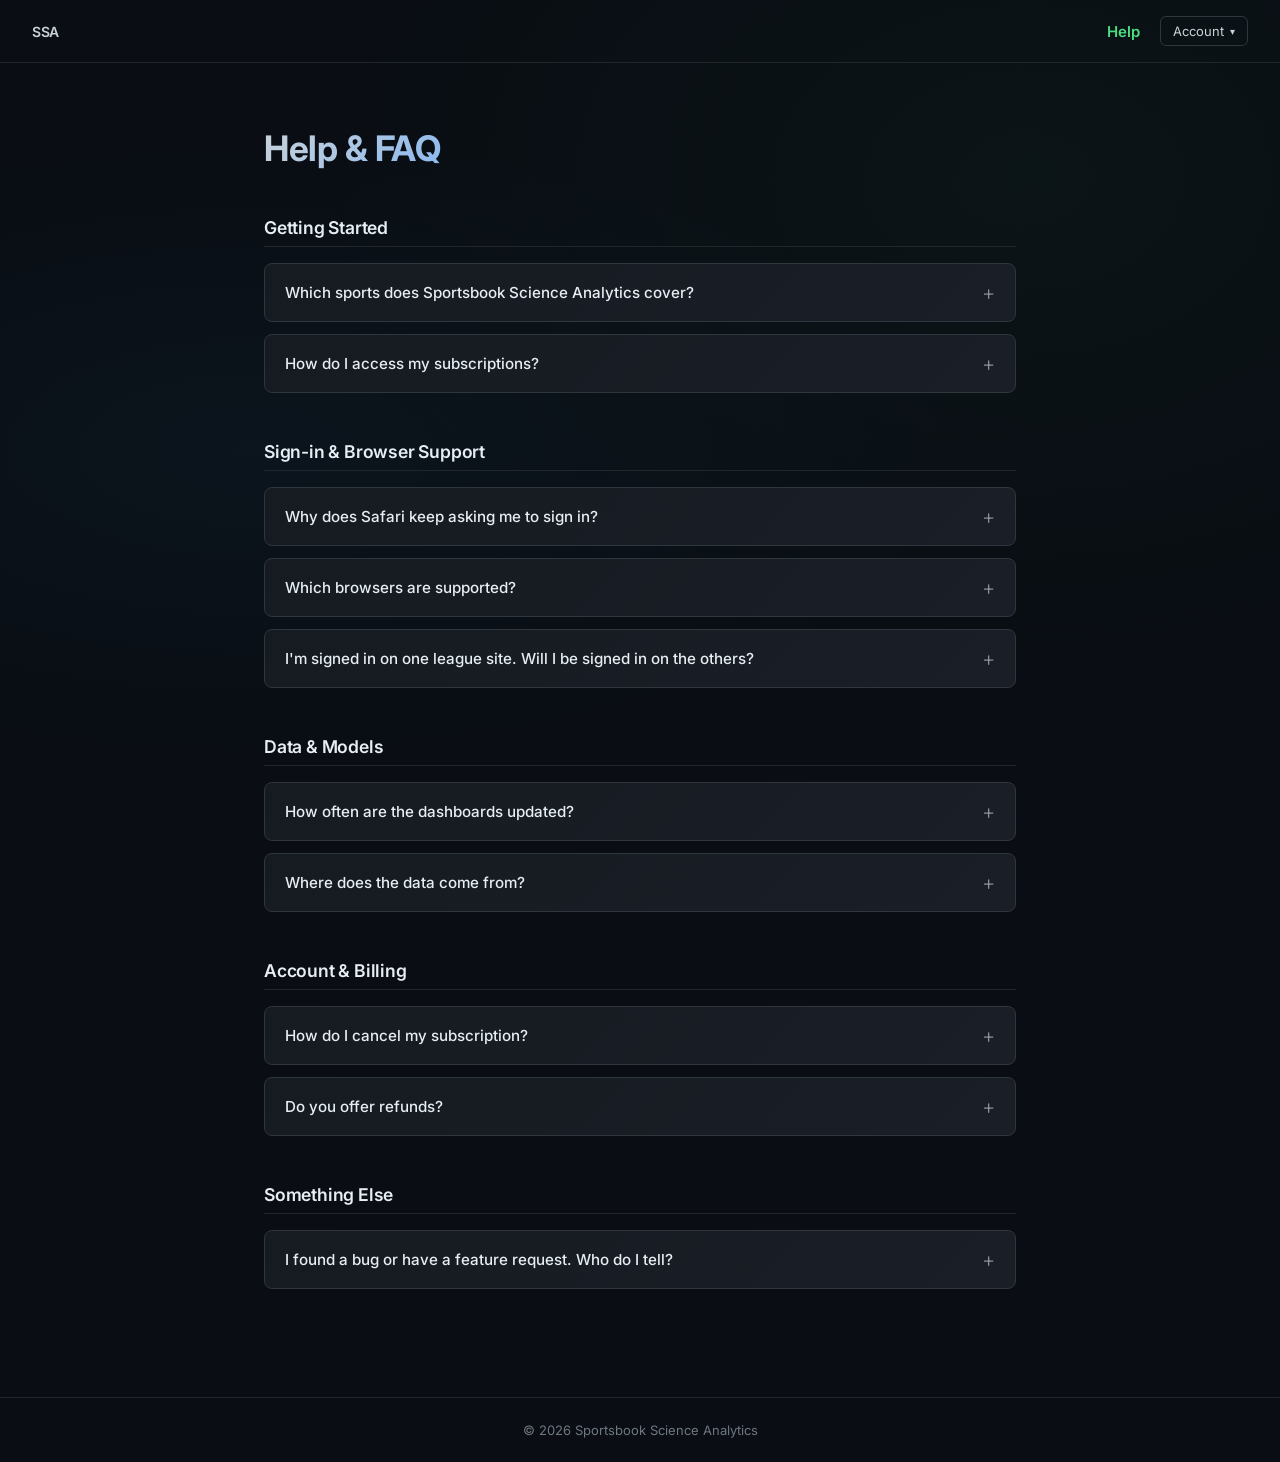
==== help/index.html @ f601ab25 "feat: add Help page + nav-right (Help + Account stub) to homepage * New static page at /help with FA" ====
<!DOCTYPE html>
<html lang="en">
<head>
    <meta charset="UTF-8">
    <meta name="viewport" content="width=device-width, initial-scale=1.0">
    <meta name="robots" content="index, follow">
    <meta name="description" content="Help and FAQ for Sportsbook Science Analytics — answers to common questions about subscriptions, sign-in, supported sports, and supported browsers.">
    <title>Help — Sportsbook Science Analytics</title>
    <link rel="preconnect" href="https://fonts.googleapis.com">
    <link href="https://fonts.googleapis.com/css2?family=Inter:wght@300;400;500;600;700&display=swap" rel="stylesheet">
    <style>
        * { margin: 0; padding: 0; box-sizing: border-box; }
        body {
            font-family: 'Inter', -apple-system, BlinkMacSystemFont, sans-serif;
            background: #0a0e14;
            color: #c9d1d9;
            min-height: 100vh;
        }
        body::before {
            content: '';
            position: fixed;
            top: 0; left: 0; right: 0; bottom: 0;
            background:
                radial-gradient(ellipse at 20% 50%, rgba(56, 189, 248, 0.04) 0%, transparent 50%),
                radial-gradient(ellipse at 80% 20%, rgba(74, 222, 128, 0.03) 0%, transparent 50%);
            z-index: -1;
        }

        /* Top bar with brand + nav-right (Help + Account) */
        .top-bar {
            display: flex;
            align-items: center;
            justify-content: space-between;
            padding: 16px 32px;
            border-bottom: 1px solid #21262d;
        }
        .brand {
            font-size: 14px;
            font-weight: 600;
            color: #c9d1d9;
            letter-spacing: -0.3px;
            text-decoration: none;
        }
        .nav-right {
            display: flex;
            align-items: center;
            gap: 20px;
        }
        .nav-right a {
            color: #8b949e;
            text-decoration: none;
            font-size: 13px;
            font-weight: 500;
        }
        .nav-right a.active { color: #4ade80; font-size: 15px; font-weight: 600; }
        .nav-right a:hover { color: #c9d1d9; }
        .account-stub {
            position: relative;
        }
        .account-stub button {
            background: transparent;
            border: 1px solid #30363d;
            color: #c9d1d9;
            font: inherit;
            font-size: 13px;
            padding: 6px 12px;
            border-radius: 6px;
            cursor: pointer;
            display: flex;
            align-items: center;
            gap: 6px;
        }
        .account-stub button:hover { border-color: #4ade80; }
        .account-stub-menu {
            display: none;
            position: absolute;
            right: 0;
            top: calc(100% + 6px);
            background: #161b22;
            border: 1px solid #30363d;
            border-radius: 8px;
            min-width: 240px;
            padding: 8px 0;
            box-shadow: 0 8px 30px rgba(0, 0, 0, 0.4);
            z-index: 100;
        }
        .account-stub-menu.open { display: block; }
        .account-stub-menu .item {
            padding: 8px 16px;
            font-size: 13px;
            color: #8b949e;
            display: flex;
            justify-content: space-between;
            gap: 12px;
        }
        .account-stub-menu .item.header {
            color: #c9d1d9;
            font-weight: 600;
            border-bottom: 1px solid #21262d;
            padding-bottom: 12px;
            margin-bottom: 4px;
        }
        .account-stub-menu .item .badge {
            font-size: 11px;
            color: #6e7681;
            background: #21262d;
            padding: 2px 8px;
            border-radius: 4px;
            font-weight: 500;
        }

        main { max-width: 800px; margin: 0 auto; padding: 64px 24px 96px; }
        h1 {
            font-size: 2.2rem;
            font-weight: 700;
            letter-spacing: -0.5px;
            background: linear-gradient(135deg, #c9d1d9 0%, #58a6ff 50%, #4ade80 100%);
            -webkit-background-clip: text;
            -webkit-text-fill-color: transparent;
            background-clip: text;
            margin-bottom: 32px;
        }
        h2 {
            font-size: 1.1rem;
            font-weight: 600;
            color: #e6edf3;
            margin: 48px 0 16px;
            padding-bottom: 8px;
            border-bottom: 1px solid #21262d;
            letter-spacing: -0.2px;
        }
        details {
            border: 1px solid #30363d;
            border-radius: 8px;
            background: linear-gradient(135deg, #161b22 0%, #1a1f27 100%);
            margin-bottom: 12px;
            transition: border-color 0.2s;
        }
        details:hover { border-color: #58a6ff; }
        details[open] { border-color: #4ade80; }
        summary {
            cursor: pointer;
            padding: 16px 20px;
            font-weight: 500;
            color: #e6edf3;
            font-size: 0.95rem;
            list-style: none;
            display: flex;
            justify-content: space-between;
            align-items: center;
        }
        summary::-webkit-details-marker { display: none; }
        summary::after {
            content: '+';
            color: #8b949e;
            font-size: 1.3rem;
            font-weight: 300;
            transition: transform 0.2s;
        }
        details[open] summary::after { content: '−'; }
        details .body {
            padding: 0 20px 20px;
            color: #8b949e;
            font-size: 0.9rem;
            line-height: 1.6;
        }
        details .body code {
            background: #21262d;
            padding: 1px 6px;
            border-radius: 4px;
            font-size: 0.85em;
            color: #d2a8ff;
        }
        details .body a { color: #58a6ff; }
        details .body p + p { margin-top: 10px; }
        details .body ul { margin: 10px 0 0 24px; }
        details .body ul li { margin-bottom: 4px; }

        footer {
            text-align: center;
            padding: 24px;
            color: #6e7681;
            font-size: 13px;
            border-top: 1px solid #21262d;
        }
    </style>
</head>
<body>
    <div class="top-bar">
        <a href="https://sportsbookscienceanalytics.com" class="brand">SSA</a>
        <div class="nav-right">
            <a href="https://sportsbookscienceanalytics.com/help" class="active">Help</a>
            <div class="account-stub">
                <button id="account-btn" aria-haspopup="true" aria-expanded="false">
                    <span>Account</span>
                    <span style="font-size: 10px;">▾</span>
                </button>
                <div class="account-stub-menu" id="account-menu">
                    <div class="item header">Account features launching with paid products</div>
                    <div class="item">Active subscriptions <span class="badge">soon</span></div>
                    <div class="item">Settings <span class="badge">soon</span></div>
                    <div class="item">Sign in <span class="badge">soon</span></div>
                </div>
            </div>
        </div>
    </div>

    <main>
        <h1>Help &amp; FAQ</h1>

        <h2>Getting Started</h2>

        <details>
            <summary>Which sports does Sportsbook Science Analytics cover?</summary>
            <div class="body">
                <p>Six leagues each have their own subdomain — Golf, CFL, NFL, NBA, NHL, and NCAA Football. Golf and NFL have live dashboards today; CFL, NBA, NHL, and NCAAF are placeholders while the customer-facing products are built.</p>
                <p>The home page at <a href="https://sportsbookscienceanalytics.com">sportsbookscienceanalytics.com</a> lists every league with its current status.</p>
            </div>
        </details>

        <details>
            <summary>How do I access my subscriptions?</summary>
            <div class="body">
                <p>Account management and subscription handling are launching alongside the first paid product. For now the Account button in the nav bar is a placeholder.</p>
                <p>If you already have access to one of the live dashboards through another channel, sign in via the Google prompt that appears when you first visit that league's site.</p>
            </div>
        </details>

        <h2>Sign-in &amp; Browser Support</h2>

        <details>
            <summary>Why does Safari keep asking me to sign in?</summary>
            <div class="body">
                <p>Safari's <strong>Prevent Cross-Site Tracking</strong> setting (Settings → Safari → Privacy) treats subdomain iframes as third-party in its most aggressive Intelligent Tracking Prevention (ITP) mode. SSA's single sign-on relies on a small iframe handshake between each league subdomain and a shared auth subdomain — when ITP blocks that, Safari can't see your active session and prompts you to sign in again.</p>
                <p>Workarounds, in order of preference:</p>
                <ul>
                    <li>Use Chrome, Edge, Firefox, or Safari with default privacy settings — all four work without any configuration changes.</li>
                    <li>In Safari, add <code>sportsbookscienceanalytics.com</code> to the <strong>Allow Cross-Site Tracking</strong> exception list (Settings → Safari → Advanced → Website Tracking).</li>
                    <li>Turn off Prevent Cross-Site Tracking entirely. Most aggressive privacy users prefer to leave this on — that's a fine choice; the cost is just one extra sign-in per league site per session.</li>
                </ul>
                <p>This is a known limitation of Firebase Authentication on Safari ITP, not specific to SSA.</p>
            </div>
        </details>

        <details>
            <summary>Which browsers are supported?</summary>
            <div class="body">
                <p>Current desktop versions of Chrome, Edge, Firefox, and Safari are all supported. Mobile Chrome and Safari on iOS work as well. SSA is built with progressive enhancement — older browsers will see the dashboard but may not get the smoothest cross-league sign-in experience.</p>
            </div>
        </details>

        <details>
            <summary>I'm signed in on one league site. Will I be signed in on the others?</summary>
            <div class="body">
                <p>Yes. Sign in once on any league site (e.g. <code>nfl.sportsbookscienceanalytics.com</code>) and you'll be signed in automatically when you visit the others (Golf, CFL, NBA, NHL, NCAAF). The handshake happens in the background — you shouldn't see a sign-in prompt again until your session expires (typically several days).</p>
                <p>If you do see a sign-in prompt on a second league site, see the Safari question above.</p>
            </div>
        </details>

        <h2>Data &amp; Models</h2>

        <details>
            <summary>How often are the dashboards updated?</summary>
            <div class="body">
                <p>Refresh cadence varies by league:</p>
                <ul>
                    <li><strong>Golf</strong> — every 3 hours during tournament weeks.</li>
                    <li><strong>NFL Mock Draft Tracker</strong> — once daily during draft season.</li>
                    <li><strong>CFL, NBA, NHL, NCAAF</strong> — refresh schedule will be published alongside each customer-facing product launch.</li>
                </ul>
            </div>
        </details>

        <details>
            <summary>Where does the data come from?</summary>
            <div class="body">
                <p>Each league has its own source: DataGolf for Golf, CFL.ca for CFL, a mix of public mock-draft sites for NFL, and similar public/aggregator feeds for the upcoming leagues. Specific source attribution is shown in each dashboard's footer when applicable.</p>
            </div>
        </details>

        <h2>Account &amp; Billing</h2>

        <details>
            <summary>How do I cancel my subscription?</summary>
            <div class="body">
                <p>Subscription management is launching with the first paid product. Once available, you'll be able to cancel anytime from the Account menu in the nav bar. No phone calls, no retention scripts.</p>
            </div>
        </details>

        <details>
            <summary>Do you offer refunds?</summary>
            <div class="body">
                <p>Refund policy will be published with the first paid product launch. SSA prefers a "first month free" or "satisfaction guarantee" model over a refund maze — exact terms TBD.</p>
            </div>
        </details>

        <h2>Something Else</h2>

        <details>
            <summary>I found a bug or have a feature request. Who do I tell?</summary>
            <div class="body">
                <p>Email <a href="mailto:jdwilson@sportsbookscienceanalytics.com">jdwilson@sportsbookscienceanalytics.com</a> with as much detail as possible: which league site, which browser, what you saw vs. what you expected. Screenshots help.</p>
            </div>
        </details>
    </main>

    <footer>
        &copy; 2026 Sportsbook Science Analytics
    </footer>

    <script>
        const btn = document.getElementById('account-btn');
        const menu = document.getElementById('account-menu');
        btn.addEventListener('click', (e) => {
            e.stopPropagation();
            const open = menu.classList.toggle('open');
            btn.setAttribute('aria-expanded', String(open));
        });
        document.addEventListener('click', (e) => {
            if (!menu.contains(e.target) && e.target !== btn) {
                menu.classList.remove('open');
                btn.setAttribute('aria-expanded', 'false');
            }
        });
    </script>
</body>
</html>
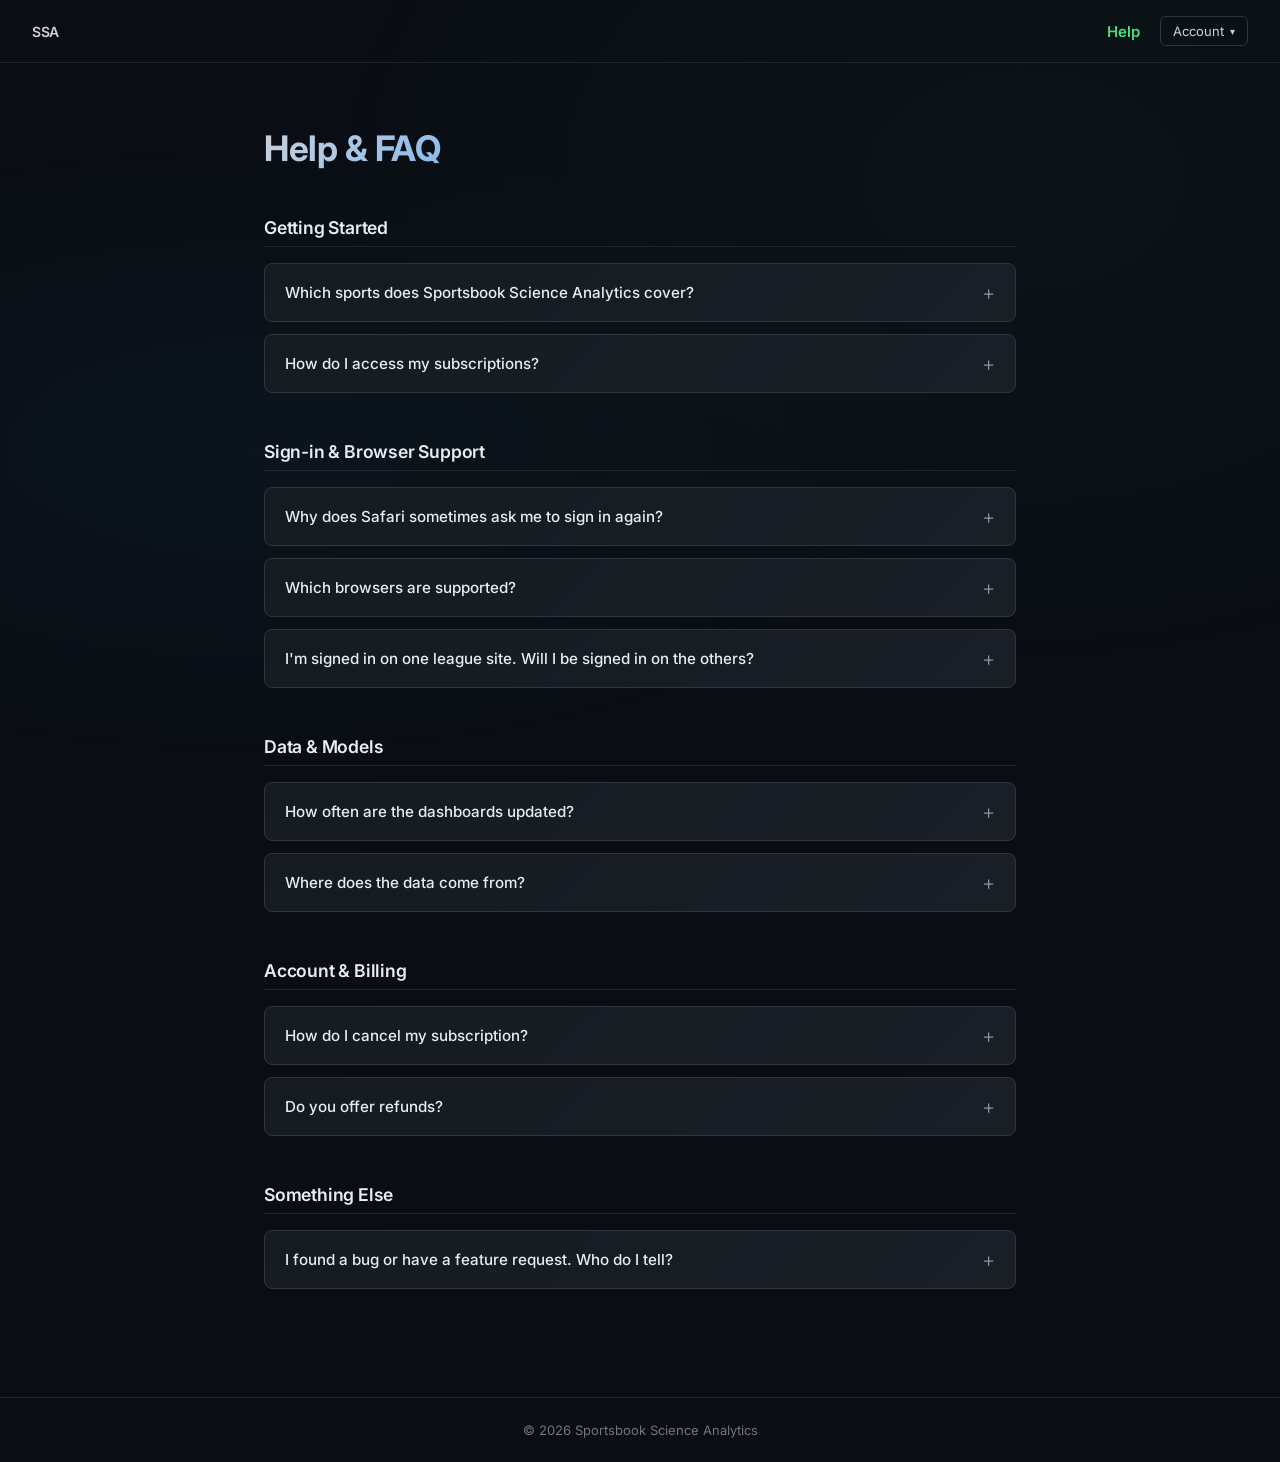
==== commit 93542749: "docs(faq): update sign-in answers for parent-domain session-cookie SSO The original Safari ITP entry" ====
--- a/help/index.html
+++ b/help/index.html
@@ -229,16 +229,17 @@
         <h2>Sign-in &amp; Browser Support</h2>
 
         <details>
-            <summary>Why does Safari keep asking me to sign in?</summary>
-            <div class="body">
-                <p>Safari's <strong>Prevent Cross-Site Tracking</strong> setting (Settings → Safari → Privacy) treats subdomain iframes as third-party in its most aggressive Intelligent Tracking Prevention (ITP) mode. SSA's single sign-on relies on a small iframe handshake between each league subdomain and a shared auth subdomain — when ITP blocks that, Safari can't see your active session and prompts you to sign in again.</p>
-                <p>Workarounds, in order of preference:</p>
+            <summary>Why does Safari sometimes ask me to sign in again?</summary>
+            <div class="body">
+                <p>SSA stores your sign-in state in a first-party session cookie scoped to <code>sportsbookscienceanalytics.com</code>, which works in Safari with default privacy settings (including Prevent Cross-Site Tracking enabled). The cookie is set <code>HttpOnly</code> + <code>Secure</code> + <code>SameSite=Lax</code>, so Safari ITP does not interfere with it.</p>
+                <p>Cases where you may still see the sign-in prompt:</p>
                 <ul>
-                    <li>Use Chrome, Edge, Firefox, or Safari with default privacy settings — all four work without any configuration changes.</li>
-                    <li>In Safari, add <code>sportsbookscienceanalytics.com</code> to the <strong>Allow Cross-Site Tracking</strong> exception list (Settings → Safari → Advanced → Website Tracking).</li>
-                    <li>Turn off Prevent Cross-Site Tracking entirely. Most aggressive privacy users prefer to leave this on — that's a fine choice; the cost is just one extra sign-in per league site per session.</li>
+                    <li>Your 14-day session has expired — sign in again, the new session will carry across all league sites.</li>
+                    <li>You're in a private browsing window (cookies don't persist between private sessions).</li>
+                    <li>You've cleared cookies for <code>sportsbookscienceanalytics.com</code> or any of its subdomains.</li>
+                    <li>You have a browser extension or content blocker that strips cookies aggressively.</li>
                 </ul>
-                <p>This is a known limitation of Firebase Authentication on Safari ITP, not specific to SSA.</p>
+                <p>If sign-in fails for any other reason, contact us (link at the bottom of this page).</p>
             </div>
         </details>
 
@@ -252,8 +253,8 @@
         <details>
             <summary>I'm signed in on one league site. Will I be signed in on the others?</summary>
             <div class="body">
-                <p>Yes. Sign in once on any league site (e.g. <code>nfl.sportsbookscienceanalytics.com</code>) and you'll be signed in automatically when you visit the others (Golf, CFL, NBA, NHL, NCAAF). The handshake happens in the background — you shouldn't see a sign-in prompt again until your session expires (typically several days).</p>
-                <p>If you do see a sign-in prompt on a second league site, see the Safari question above.</p>
+                <p>Yes. Sign in once on any league site and you'll be signed in automatically when you visit the others (Golf, CFL, NFL, NBA, NHL, NCAAF). A parent-domain session cookie carries your session across every <code>sportsbookscienceanalytics.com</code> subdomain — your next league visit recognizes you without a second sign-in prompt.</p>
+                <p>Sessions last 14 days. After that, you'll see the sign-in prompt once more, and the new session covers the next 14 days across all leagues.</p>
             </div>
         </details>
 
